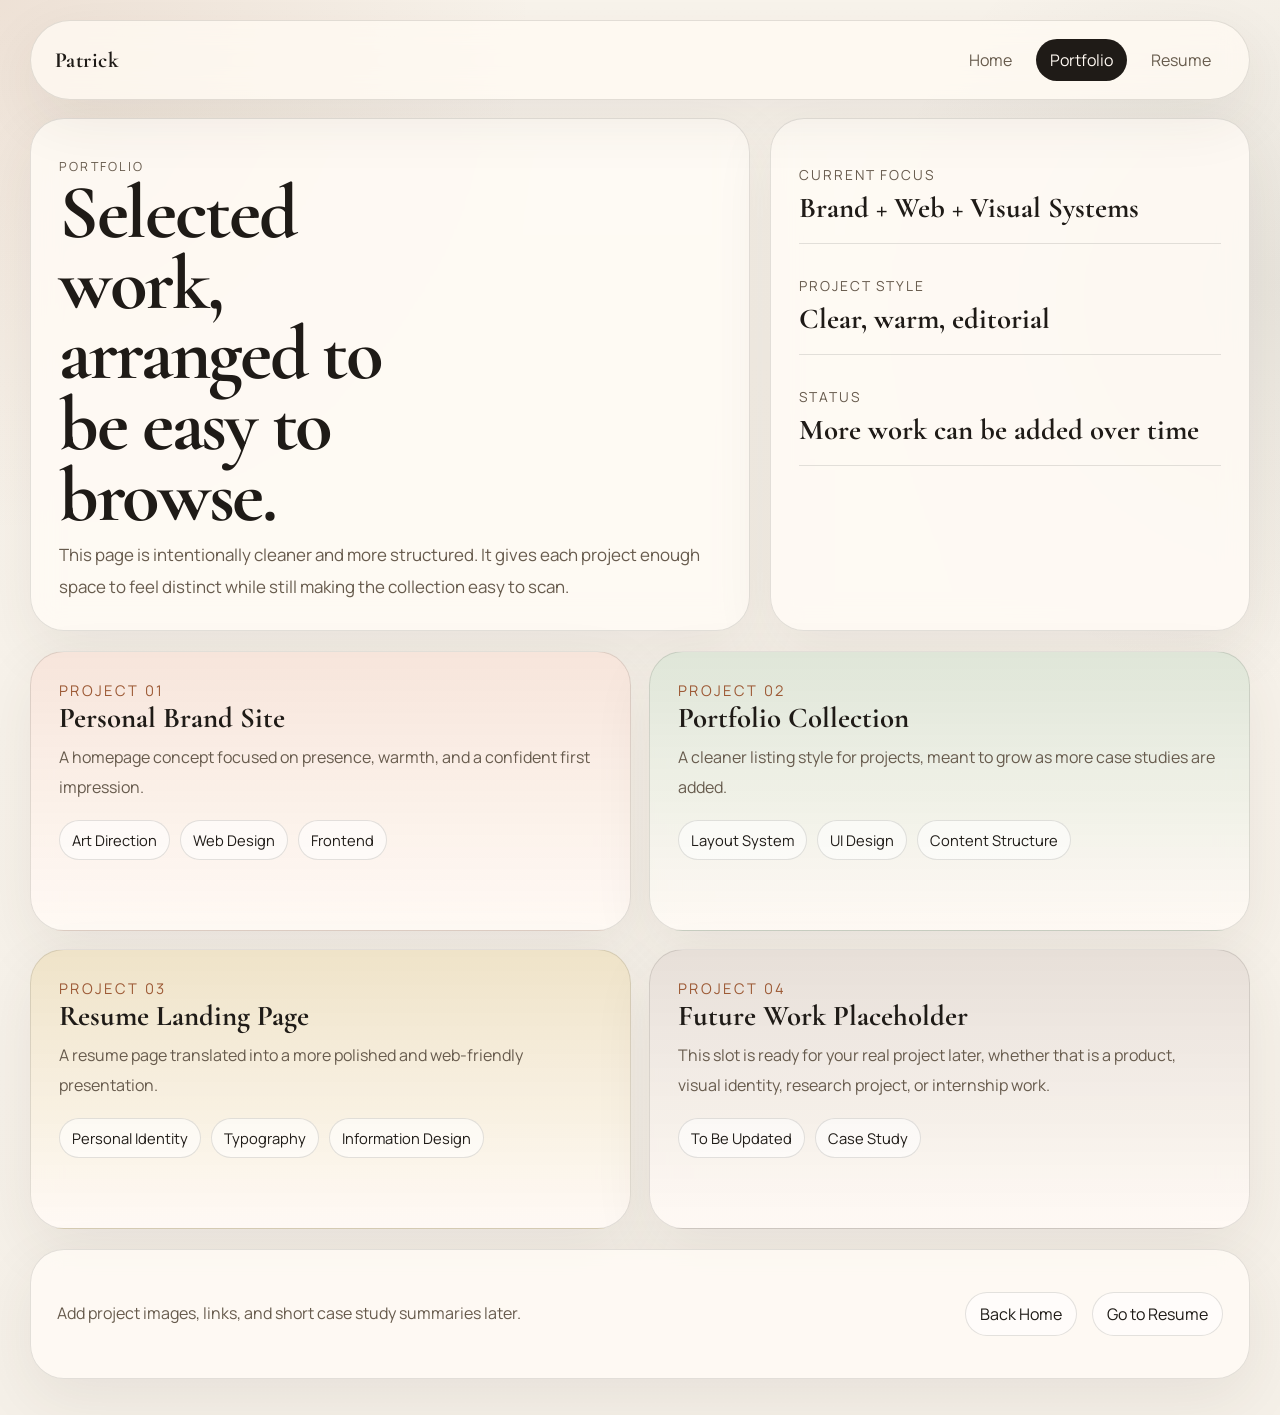
==== portfolio.html @ b4b53a34 "Initial commit" ====
<!doctype html>
<html lang="en">
  <head>
    <meta charset="UTF-8" />
    <meta name="viewport" content="width=device-width, initial-scale=1.0" />
    <title>Patrick | Portfolio</title>
    <meta
      name="description"
      content="Selected projects and case studies."
    />
    <link rel="preconnect" href="https://fonts.googleapis.com" />
    <link rel="preconnect" href="https://fonts.gstatic.com" crossorigin />
    <link
      href="https://fonts.googleapis.com/css2?family=Cormorant+Garamond:wght@500;600;700&family=Manrope:wght@400;500;600;700&display=swap"
      rel="stylesheet"
    />
    <link rel="stylesheet" href="./styles.css" />
  </head>
  <body data-page="portfolio">
    <div class="site-frame">
      <header class="site-header">
        <a class="wordmark" href="./index.html">Patrick</a>
        <nav class="site-nav" aria-label="Primary">
          <a href="./index.html">Home</a>
          <a href="./portfolio.html">Portfolio</a>
          <a href="./resume.html">Resume</a>
        </nav>
      </header>

      <main class="portfolio-layout">
        <section class="portfolio-intro">
          <div class="portfolio-card reveal">
            <p class="kicker">Portfolio</p>
            <h1>Selected work, arranged to be easy to browse.</h1>
            <p class="lead">
              This page is intentionally cleaner and more structured. It gives
              each project enough space to feel distinct while still making the
              collection easy to scan.
            </p>
          </div>

          <aside class="resume-card reveal">
            <div class="metric-stack">
              <div class="metric">
                <span class="metric-label">Current Focus</span>
                <strong class="metric-value">Brand + Web + Visual Systems</strong>
              </div>
              <div class="metric">
                <span class="metric-label">Project Style</span>
                <strong class="metric-value">Clear, warm, editorial</strong>
              </div>
              <div class="metric">
                <span class="metric-label">Status</span>
                <strong class="metric-value">More work can be added over time</strong>
              </div>
            </div>
          </aside>
        </section>

        <section class="portfolio-grid">
          <article class="portfolio-card light-peach reveal">
            <header>
              <span class="card-index">Project 01</span>
            </header>
            <h3>Personal Brand Site</h3>
            <p>
              A homepage concept focused on presence, warmth, and a confident
              first impression.
            </p>
            <div class="tag-row">
              <span>Art Direction</span>
              <span>Web Design</span>
              <span>Frontend</span>
            </div>
          </article>

          <article class="portfolio-card light-sage reveal">
            <header>
              <span class="card-index">Project 02</span>
            </header>
            <h3>Portfolio Collection</h3>
            <p>
              A cleaner listing style for projects, meant to grow as more case
              studies are added.
            </p>
            <div class="tag-row">
              <span>Layout System</span>
              <span>UI Design</span>
              <span>Content Structure</span>
            </div>
          </article>

          <article class="portfolio-card light-sand reveal">
            <header>
              <span class="card-index">Project 03</span>
            </header>
            <h3>Resume Landing Page</h3>
            <p>
              A resume page translated into a more polished and web-friendly
              presentation.
            </p>
            <div class="tag-row">
              <span>Personal Identity</span>
              <span>Typography</span>
              <span>Information Design</span>
            </div>
          </article>

          <article class="portfolio-card light-stone reveal">
            <header>
              <span class="card-index">Project 04</span>
            </header>
            <h3>Future Work Placeholder</h3>
            <p>
              This slot is ready for your real project later, whether that is a
              product, visual identity, research project, or internship work.
            </p>
            <div class="tag-row">
              <span>To Be Updated</span>
              <span>Case Study</span>
            </div>
          </article>
        </section>

        <section class="contact-strip reveal">
          <p>Add project images, links, and short case study summaries later.</p>
          <div class="contact-links">
            <a href="./index.html">Back Home</a>
            <a href="./resume.html">Go to Resume</a>
          </div>
        </section>
      </main>
    </div>

    <script src="./main.js"></script>
  </body>
</html>
---- styles.css ----
:root {
  --bg: #f5f0e8;
  --paper: rgba(255, 251, 245, 0.86);
  --paper-strong: #fffaf4;
  --ink: #1f1b17;
  --muted: #675b4d;
  --line: rgba(31, 27, 23, 0.12);
  --line-strong: rgba(31, 27, 23, 0.24);
  --accent: #9d5a36;
  --accent-soft: #ead7ca;
  --olive: #30372f;
  --shadow: 0 20px 60px rgba(60, 45, 33, 0.08);
  --radius-xl: 34px;
  --radius-lg: 24px;
  --radius-md: 18px;
  --content-width: 1220px;
}

* {
  box-sizing: border-box;
}

html {
  scroll-behavior: smooth;
}

body {
  margin: 0;
  min-height: 100vh;
  font-family: "Manrope", sans-serif;
  color: var(--ink);
  background:
    radial-gradient(circle at top left, rgba(157, 90, 54, 0.12), transparent 28%),
    radial-gradient(circle at right 20%, rgba(48, 55, 47, 0.08), transparent 24%),
    linear-gradient(180deg, #f9f4ec 0%, var(--bg) 100%);
}

a {
  color: inherit;
  text-decoration: none;
}

img {
  max-width: 100%;
  display: block;
}

.site-frame {
  width: min(var(--content-width), calc(100% - 32px));
  margin: 20px auto 36px;
}

.site-header {
  display: flex;
  justify-content: space-between;
  align-items: center;
  gap: 20px;
  padding: 18px 24px;
  border: 1px solid var(--line);
  border-radius: 999px;
  background: rgba(255, 250, 243, 0.78);
  box-shadow: var(--shadow);
  backdrop-filter: blur(14px);
  position: sticky;
  top: 12px;
  z-index: 10;
}

.wordmark,
h1,
h2,
h3,
.resume-role,
.metric-value {
  font-family: "Cormorant Garamond", serif;
}

.wordmark {
  font-size: 1.35rem;
  font-weight: 700;
  letter-spacing: 0.02em;
}

.site-nav {
  display: flex;
  flex-wrap: wrap;
  gap: 10px;
}

.site-nav a {
  padding: 10px 14px;
  border-radius: 999px;
  color: var(--muted);
  transition: background 180ms ease, color 180ms ease;
}

body[data-page="home"] .site-nav a[href="./index.html"],
body[data-page="portfolio"] .site-nav a[href="./portfolio.html"],
body[data-page="resume"] .site-nav a[href="./resume.html"] {
  background: var(--ink);
  color: #fff9f2;
}

.page-grid {
  display: grid;
  gap: 20px;
  margin-top: 18px;
}

.home-grid {
  grid-template-columns: 1.45fr 0.85fr;
  align-items: start;
}

.home-simple {
  grid-template-columns: minmax(420px, 0.95fr) minmax(420px, 1.05fr);
  min-height: calc(100vh - 150px);
  align-items: stretch;
}

.home-page {
  display: grid;
  gap: 70px;
  margin-top: 72px;
}

.home-intro {
  display: grid;
  grid-template-columns: minmax(320px, 0.9fr) minmax(480px, 1.1fr);
  gap: 76px;
  align-items: center;
  min-height: calc(100vh - 190px);
}

.intro-identity {
  display: grid;
  justify-items: center;
  text-align: center;
}

.portrait-ring {
  --portrait-size: min(430px, 32vw);
  width: var(--portrait-size);
  height: var(--portrait-size);
  min-width: 280px;
  min-height: 280px;
  padding: 8px;
  border-radius: 50%;
  background: var(--accent-soft);
  border: 3px solid var(--accent);
  box-shadow: 0 22px 60px rgba(60, 45, 33, 0.12);
}

.portrait-ring .portrait-placeholder,
.portrait-ring .portrait-photo {
  width: 100%;
  height: 100%;
  min-height: 0;
  border-radius: 50%;
  overflow: hidden;
}

.portrait-ring .portrait-photo {
  display: block;
  object-fit: cover;
  object-position: 50% 0%;
}

.intro-greeting {
  margin: 34px 0 0;
  color: var(--muted);
  font-size: 2.1rem;
  line-height: 1.2;
}

.intro-identity h1 {
  max-width: none;
  margin-top: 8px;
  font-family: "Manrope", sans-serif;
  font-size: 4.7rem;
  font-weight: 700;
  line-height: 1;
  letter-spacing: 0;
}

.intro-copy {
  display: grid;
  justify-items: center;
  text-align: center;
}

.intro-copy p {
  max-width: 760px;
  margin: 0;
  color: var(--muted);
  font-size: 1.35rem;
  line-height: 1.9;
}

.intro-copy p + p {
  margin-top: 30px;
}

.intro-links {
  display: flex;
  flex-wrap: wrap;
  justify-content: center;
  gap: 18px;
  margin-top: 44px;
}

.intro-links .button {
  min-width: 170px;
}

.home-section {
  padding: 28px 0 8px;
}

.home-section-head {
  display: grid;
  gap: 8px;
  margin-bottom: 28px;
  justify-items: center;
  text-align: center;
}

.home-section-head h2 {
  max-width: 860px;
  margin: 0 auto;
  font-size: 3rem;
  line-height: 1.05;
  letter-spacing: 0;
}

.skills-grid {
  display: grid;
  grid-template-columns: repeat(2, minmax(0, 1fr));
  gap: 18px;
  max-width: 1040px;
  margin: 0 auto;
}

.skill-group {
  padding: 26px;
  border: 1px solid var(--line);
  border-radius: var(--radius-lg);
  background: var(--paper);
  box-shadow: var(--shadow);
  transform: translateY(0);
  transition:
    transform 220ms ease,
    border-color 220ms ease,
    background 220ms ease,
    box-shadow 220ms ease;
}

.skill-group:hover {
  transform: translateY(-7px);
  border-color: var(--line-strong);
  background: var(--paper-strong);
  box-shadow: 0 24px 70px rgba(60, 45, 33, 0.13);
}

.skill-group h3 {
  margin: 0;
  font-size: 2rem;
  line-height: 1.1;
  letter-spacing: 0;
}

.skill-group p,
.contact-home p {
  max-width: 760px;
  margin: 12px 0 0;
  color: var(--muted);
  line-height: 1.85;
}

.skill-list {
  display: flex;
  flex-wrap: wrap;
  gap: 10px;
  margin-top: 20px;
}

.skill-list span {
  padding: 9px 12px;
  border-radius: 999px;
  border: 1px solid var(--line);
  background: rgba(255, 255, 255, 0.56);
  color: var(--ink);
  font-size: 0.92rem;
  transition:
    border-color 220ms ease,
    background 220ms ease,
    transform 220ms ease;
}

.skill-group:hover .skill-list span {
  border-color: rgba(157, 90, 54, 0.28);
  background: rgba(255, 255, 255, 0.78);
}

.skill-group:hover .skill-list span:hover {
  transform: translateY(-2px);
}

.contact-home {
  padding-bottom: 70px;
  display: grid;
  justify-items: center;
  text-align: center;
}

.contact-home p {
  margin-left: auto;
  margin-right: auto;
}

.contact-home .contact-links {
  justify-content: center;
  margin-top: 22px;
}

.hero-panel,
.profile-panel,
.section-card,
.portfolio-card,
.resume-card,
.resume-section,
.experience-item,
.contact-strip {
  border: 1px solid var(--line);
  border-radius: var(--radius-xl);
  background: var(--paper);
  box-shadow: var(--shadow);
  backdrop-filter: blur(14px);
}

.hero-panel {
  padding: 38px 36px 40px;
  min-height: 500px;
  display: flex;
  flex-direction: column;
  justify-content: center;
}

.home-copy {
  min-height: 620px;
}

.photo-panel {
  padding: 30px;
  border: 1px solid var(--line);
  border-radius: var(--radius-xl);
  background: linear-gradient(180deg, rgba(234, 215, 202, 0.72), rgba(255, 250, 245, 0.92));
  box-shadow: var(--shadow);
  backdrop-filter: blur(14px);
}

.portrait-frame {
  height: 100%;
  min-height: 620px;
  border-radius: 28px;
  padding: 18px;
  background: rgba(255, 255, 255, 0.35);
  border: 1px solid rgba(31, 27, 23, 0.08);
}

.portrait-placeholder {
  height: 100%;
  min-height: 580px;
  border-radius: 22px;
  display: grid;
  place-items: center;
  background:
    radial-gradient(circle at 50% 28%, rgba(255, 255, 255, 0.85), transparent 14%),
    radial-gradient(circle at 50% 46%, rgba(255, 255, 255, 0.72), transparent 24%),
    linear-gradient(180deg, #c8b7aa 0%, #a48c7c 100%);
  color: rgba(255, 250, 245, 0.88);
  font-family: "Cormorant Garamond", serif;
  font-size: 2rem;
  letter-spacing: 0.04em;
}

.profile-panel {
  padding: 28px;
  background: linear-gradient(180deg, #2f352e 0%, #44473b 100%);
  color: #f8efe4;
}

.panel-label,
.kicker {
  margin: 0 0 12px;
  color: var(--accent);
  text-transform: uppercase;
  letter-spacing: 0.18em;
  font-size: 0.78rem;
}

.profile-panel .panel-label {
  color: rgba(248, 239, 228, 0.68);
}

h1 {
  margin: 0;
  font-size: clamp(3.1rem, 6vw, 6rem);
  line-height: 0.92;
  letter-spacing: -0.03em;
  max-width: 9ch;
}

.lead {
  max-width: 700px;
  margin: 22px 0 0;
  font-size: 1.06rem;
  line-height: 1.9;
  color: var(--muted);
}

.hero-actions {
  display: flex;
  flex-wrap: wrap;
  gap: 12px;
  margin-top: 28px;
}

.stacked-links {
  max-width: 260px;
  flex-direction: column;
}

.stacked-links .button {
  width: 100%;
}

.button {
  display: inline-flex;
  align-items: center;
  justify-content: center;
  padding: 14px 22px;
  border-radius: 999px;
  border: 1px solid var(--line-strong);
  background: transparent;
}

.button:hover {
  transform: scale(1.1);
  transition-duration: 0.3s;
}

.button.button-dark {
  background: var(--ink);
  color: #fff9f2;
  border-color: var(--ink);
}

.profile-lines p,
.two-column-copy p,
.overview-item p,
.note-copy,
.portfolio-card p,
.experience-meta,
.resume-copy,
.contact-strip p {
  line-height: 1.85;
  color: var(--muted);
}

.profile-lines {
  display: grid;
  gap: 10px;
}

.profile-lines p {
  margin: 0;
  padding-bottom: 12px;
  border-bottom: 1px solid rgba(255, 248, 239, 0.12);
  color: rgba(248, 239, 228, 0.88);
}

.section-card {
  padding: 30px;
}

.section-head h2 {
  margin: 0;
  font-size: clamp(2rem, 4vw, 3.6rem);
  line-height: 1;
  letter-spacing: -0.03em;
}

.compact h2 {
  font-size: clamp(1.8rem, 3vw, 2.8rem);
}

.two-column-copy {
  display: grid;
  grid-template-columns: repeat(2, minmax(0, 1fr));
  gap: 22px;
  margin-top: 18px;
}

.overview-panel {
  grid-column: 1 / -1;
}

.overview-list {
  display: grid;
  grid-template-columns: repeat(3, minmax(0, 1fr));
  gap: 16px;
  margin-top: 24px;
}

.overview-item {
  display: grid;
  grid-template-columns: auto 1fr;
  gap: 14px;
  align-items: start;
  padding: 20px;
  border-radius: var(--radius-lg);
  border: 1px solid var(--line);
  background: rgba(255, 255, 255, 0.44);
}

.overview-item h3,
.portfolio-card h3,
.metric-value,
.resume-section h3 {
  margin: 0;
  font-size: 1.8rem;
}

.overview-item p,
.portfolio-card p {
  margin: 8px 0 0;
}

.overview-index {
  font-family: "Cormorant Garamond", serif;
  font-size: 1.8rem;
  color: var(--accent);
}

.note-panel {
  grid-column: 1 / -1;
  background: linear-gradient(135deg, rgba(234, 215, 202, 0.72), rgba(255, 250, 244, 0.9));
}

.portfolio-layout,
.resume-layout {
  display: grid;
  gap: 20px;
  margin-top: 18px;
}

.portfolio-intro,
.resume-hero {
  display: grid;
  grid-template-columns: 1.2fr 0.8fr;
  gap: 20px;
}

.portfolio-card,
.resume-card {
  padding: 28px;
}

.metric-stack {
  display: grid;
  gap: 14px;
}

.metric {
  padding: 18px 0;
  border-bottom: 1px solid var(--line);
}

.metric-label {
  display: block;
  margin-bottom: 6px;
  color: var(--muted);
  font-size: 0.86rem;
  text-transform: uppercase;
  letter-spacing: 0.14em;
}

.portfolio-grid {
  display: grid;
  grid-template-columns: repeat(2, minmax(0, 1fr));
  gap: 18px;
}

.portfolio-card {
  min-height: 280px;
}

.portfolio-card.light-peach {
  background: linear-gradient(180deg, #f7e5db 0%, rgba(255, 250, 245, 0.9) 100%);
}

.portfolio-card.light-sage {
  background: linear-gradient(180deg, #dfe6d8 0%, rgba(255, 250, 245, 0.9) 100%);
}

.portfolio-card.light-sand {
  background: linear-gradient(180deg, #efe3c8 0%, rgba(255, 250, 245, 0.92) 100%);
}

.portfolio-card.light-stone {
  background: linear-gradient(180deg, #e7dfd8 0%, rgba(255, 250, 245, 0.92) 100%);
}

.portfolio-card header,
.experience-head {
  display: flex;
  justify-content: space-between;
  gap: 16px;
  align-items: start;
}

.card-index {
  color: var(--accent);
  font-size: 0.92rem;
  letter-spacing: 0.16em;
  text-transform: uppercase;
}

.tag-row,
.skill-row {
  display: flex;
  flex-wrap: wrap;
  gap: 10px;
  margin-top: 18px;
}

.tag-row span,
.skill-row span {
  padding: 9px 12px;
  border-radius: 999px;
  border: 1px solid var(--line);
  background: rgba(255, 255, 255, 0.56);
  font-size: 0.92rem;
}

.resume-layout {
  grid-template-columns: 0.82fr 1.18fr;
  align-items: start;
}

.resume-page {
  display: block;
  margin-top: 18px;
}

.resume-viewer {
  max-width: 980px;
  margin: 0 auto;
  padding: 18px 0 0;
  border: 0;
  border-radius: 0;
  background: transparent;
  box-shadow: none;
  backdrop-filter: none;
}

.resume-viewer-head {
  display: flex;
  justify-content: space-between;
  align-items: end;
  gap: 16px;
  margin-bottom: 20px;
}

.resume-viewer-head h2 {
  margin: 0;
  font-size: clamp(2.2rem, 4vw, 3.4rem);
  line-height: 1;
}

.pdf-shell {
  padding: 0;
  border-radius: 12px;
  background: transparent;
  border: 0;
}

.pdf-frame,
.resume-image {
  width: 100%;
  border: 1px solid var(--line);
  border-radius: 10px;
  background: #ffffff;
  box-shadow: 0 12px 34px rgba(60, 45, 33, 0.08);
}

.pdf-frame {
  height: 980px;
}

.resume-image {
  display: block;
  height: auto;
}

.resume-section {
  padding: 28px;
}

.resume-role {
  margin: 0;
  font-size: 2.1rem;
}

.resume-copy {
  margin: 14px 0 0;
}

.resume-block {
  margin-top: 24px;
}

.resume-block:first-of-type {
  margin-top: 0;
}

.resume-block h4 {
  margin: 0 0 10px;
  font-size: 0.88rem;
  letter-spacing: 0.16em;
  text-transform: uppercase;
  color: var(--accent);
}

.resume-block p {
  margin: 0;
  line-height: 1.8;
  color: var(--muted);
}

.experience-list {
  display: grid;
  gap: 16px;
}

.experience-item {
  padding: 24px;
}

.experience-item h3 {
  margin: 0;
  font-size: 1.7rem;
}

.experience-meta {
  margin: 12px 0 0;
}

.contact-strip {
  padding: 22px 26px;
  display: flex;
  justify-content: space-between;
  align-items: center;
  gap: 16px;
}

.contact-links {
  padding: 20px 0;
  display: flex;
  flex-wrap: wrap;
  gap: 15px;
}

.contact-links a {
  padding: 10px 14px;
  border-radius: 999px;
  border: 1px solid var(--line);
  background: rgba(255, 255, 255, 0.5);
}

.contact-links a:hover {
  transform: scale(1.1);
  transition-duration: 0.3s;
}

.reveal {
  opacity: 0;
  transform: translateY(24px);
  transition: opacity 500ms ease, transform 500ms ease;
}

.reveal.is-visible {
  opacity: 1;
  transform: translateY(0);
}

@media (max-width: 980px) {
  .home-grid,
  .home-simple,
  .home-intro,
  .portfolio-intro,
  .resume-layout,
  .resume-hero,
  .overview-list,
  .portfolio-grid,
  .skills-grid,
  .two-column-copy {
    grid-template-columns: 1fr;
  }

  h1 {
    max-width: 100%;
  }

  .portrait-frame,
  .photo-panel,
  .home-copy {
    min-height: auto;
  }

  .portrait-placeholder {
    min-height: 420px;
  }

  .pdf-frame {
    height: 760px;
  }

  .home-page {
    margin-top: 44px;
    gap: 56px;
  }

  .home-intro {
    min-height: auto;
    gap: 42px;
  }

  .intro-copy p {
    font-size: 1.15rem;
  }

  .intro-identity h1 {
    font-size: 3.8rem;
  }
}

@media (max-width: 640px) {
  .site-frame {
    width: min(calc(100% - 18px), var(--content-width));
    margin-top: 10px;
  }

  .site-header,
  .contact-strip {
    flex-direction: column;
    align-items: flex-start;
    border-radius: 28px;
  }

  .hero-panel,
  .photo-panel,
  .profile-panel,
  .section-card,
  .portfolio-card,
  .resume-card,
  .resume-section,
  .experience-item {
    padding: 22px;
  }

  .site-nav {
    width: 100%;
  }

  .resume-viewer-head {
    flex-direction: column;
    align-items: flex-start;
  }

  .pdf-shell {
    padding: 0;
  }

  .pdf-frame {
    height: 620px;
  }

  .home-page {
    margin-top: 32px;
    gap: 44px;
  }

  .portrait-ring {
    --portrait-size: min(300px, 78vw);
    min-width: 0;
    min-height: 0;
  }

  .intro-greeting {
    font-size: 1.55rem;
  }

  .intro-identity h1 {
    font-size: 2.85rem;
  }

  .intro-links {
    width: 100%;
    flex-direction: column;
  }

  .intro-links .button {
    width: 100%;
  }

  .home-section-head h2 {
    font-size: 2.2rem;
  }
}
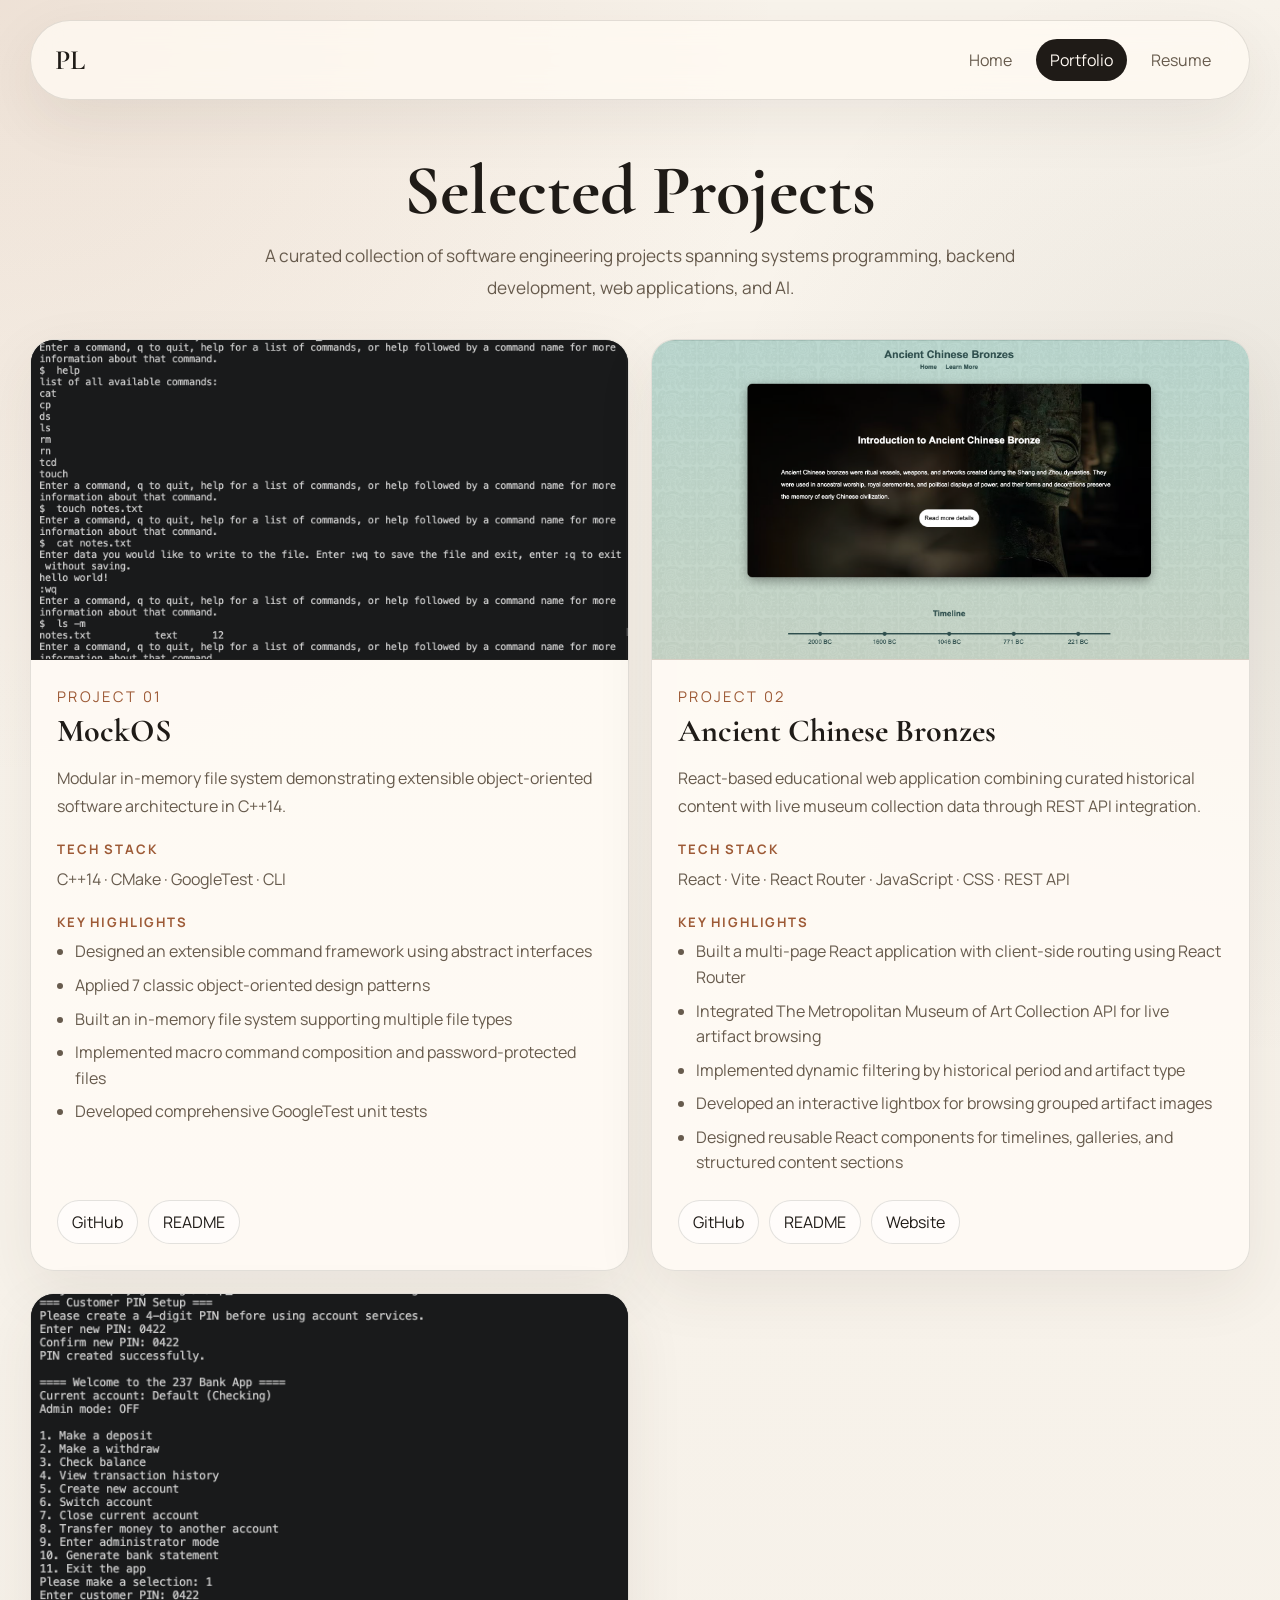
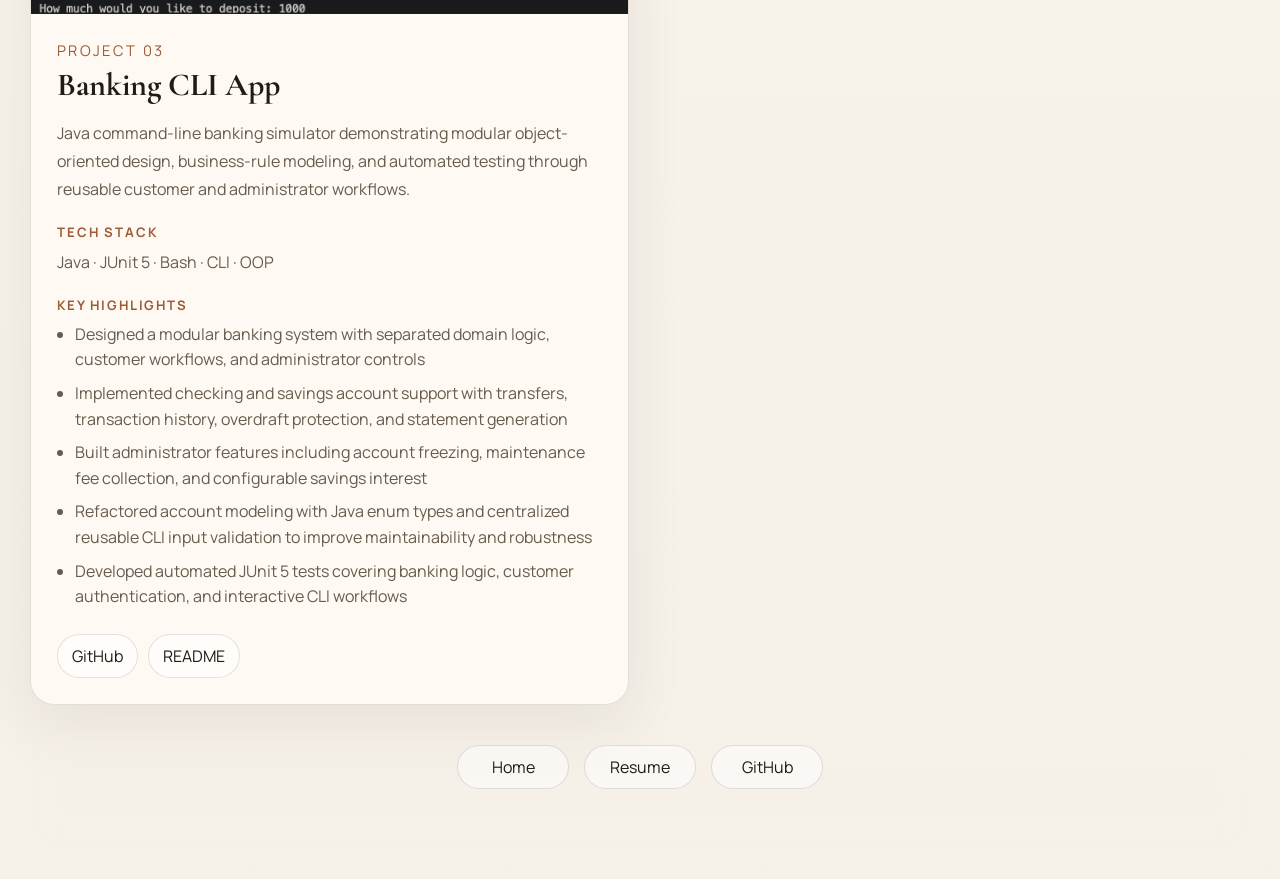
==== commit 79d819bc: "Update Portfolio and Resume Page" ====
--- a/portfolio.html
+++ b/portfolio.html
@@ -19,7 +19,7 @@
   <body data-page="portfolio">
     <div class="site-frame">
       <header class="site-header">
-        <a class="wordmark" href="./index.html">Patrick</a>
+        <a class="wordmark" href="./index.html">PL</a>
         <nav class="site-nav" aria-label="Primary">
           <a href="./index.html">Home</a>
           <a href="./portfolio.html">Portfolio</a>
@@ -28,105 +28,129 @@
       </header>
 
       <main class="portfolio-layout">
-        <section class="portfolio-intro">
-          <div class="portfolio-card reveal">
-            <p class="kicker">Portfolio</p>
-            <h1>Selected work, arranged to be easy to browse.</h1>
-            <p class="lead">
-              This page is intentionally cleaner and more structured. It gives
-              each project enough space to feel distinct while still making the
-              collection easy to scan.
-            </p>
-          </div>
-
-          <aside class="resume-card reveal">
-            <div class="metric-stack">
-              <div class="metric">
-                <span class="metric-label">Current Focus</span>
-                <strong class="metric-value">Brand + Web + Visual Systems</strong>
-              </div>
-              <div class="metric">
-                <span class="metric-label">Project Style</span>
-                <strong class="metric-value">Clear, warm, editorial</strong>
-              </div>
-              <div class="metric">
-                <span class="metric-label">Status</span>
-                <strong class="metric-value">More work can be added over time</strong>
-              </div>
-            </div>
-          </aside>
+        <section class="portfolio-heading reveal">
+          <h1>Selected Projects</h1>
+          <p>
+            A curated collection of software engineering projects spanning
+            systems programming, backend development, web applications, and AI.
+          </p>
         </section>
 
         <section class="portfolio-grid">
-          <article class="portfolio-card light-peach reveal">
-            <header>
-              <span class="card-index">Project 01</span>
-            </header>
-            <h3>Personal Brand Site</h3>
-            <p>
-              A homepage concept focused on presence, warmth, and a confident
-              first impression.
-            </p>
-            <div class="tag-row">
-              <span>Art Direction</span>
-              <span>Web Design</span>
-              <span>Frontend</span>
+          <article class="project-card reveal">
+            <div class="project-media terminal-media">
+              <img src="./mockos-preview.png" alt="MockOS command line demo" />
+            </div>
+            <div class="project-body">
+              <div class="project-heading">
+                <span class="card-index">Project 01</span>
+                <h3>MockOS</h3>
+              </div>
+              <p class="project-summary">
+                Modular in-memory file system demonstrating extensible
+                object-oriented software architecture in C++14.
+              </p>
+
+              <div class="project-section">
+                <h4>Tech Stack</h4>
+                <p>C++14 · CMake · GoogleTest · CLI</p>
+              </div>
+
+              <div class="project-section">
+                <h4>Key Highlights</h4>
+                <ul class="highlight-list">
+                  <li>Designed an extensible command framework using abstract interfaces</li>
+                  <li>Applied 7 classic object-oriented design patterns</li>
+                  <li>Built an in-memory file system supporting multiple file types</li>
+                  <li>Implemented macro command composition and password-protected files</li>
+                  <li>Developed comprehensive GoogleTest unit tests</li>
+                </ul>
+              </div>
+
+              <div class="project-links">
+                <a href="https://github.com/lslpatrick/mockos-cpp" target="_blank" rel="noreferrer">GitHub</a>
+                <a href="https://github.com/lslpatrick/mockos-cpp#readme" target="_blank" rel="noreferrer">README</a>
+              </div>
             </div>
           </article>
 
-          <article class="portfolio-card light-sage reveal">
-            <header>
-              <span class="card-index">Project 02</span>
-            </header>
-            <h3>Portfolio Collection</h3>
-            <p>
-              A cleaner listing style for projects, meant to grow as more case
-              studies are added.
-            </p>
-            <div class="tag-row">
-              <span>Layout System</span>
-              <span>UI Design</span>
-              <span>Content Structure</span>
+          <article class="project-card reveal">
+            <div class="project-media">
+              <img src="./bronzes-preview.png" alt="Ancient Chinese Bronzes web application preview" />
+            </div>
+            <div class="project-body">
+              <div class="project-heading">
+                <span class="card-index">Project 02</span>
+                <h3>Ancient Chinese Bronzes</h3>
+              </div>
+              <p class="project-summary">
+                React-based educational web application combining curated
+                historical content with live museum collection data through REST
+                API integration.
+              </p>
+              <div class="project-section">
+                <h4>Tech Stack</h4>
+                <p>React · Vite · React Router · JavaScript · CSS · REST API</p>
+              </div>
+              <div class="project-section">
+                <h4>Key Highlights</h4>
+                <ul class="highlight-list">
+                  <li>Built a multi-page React application with client-side routing using React Router</li>
+                  <li>Integrated The Metropolitan Museum of Art Collection API for live artifact browsing</li>
+                  <li>Implemented dynamic filtering by historical period and artifact type</li>
+                  <li>Developed an interactive lightbox for browsing grouped artifact images</li>
+                  <li>Designed reusable React components for timelines, galleries, and structured content sections</li>
+                </ul>
+              </div>
+              <div class="project-links">
+                <a href="https://github.com/lslpatrick/ancient-chinese-bronzes" target="_blank" rel="noreferrer">GitHub</a>
+                <a href="https://github.com/lslpatrick/ancient-chinese-bronzes#readme" target="_blank" rel="noreferrer">README</a>
+                <a href="https://lslpatrick.github.io/ancient-chinese-bronzes/" target="_blank" rel="noreferrer">Website</a>
+              </div>
             </div>
           </article>
 
-          <article class="portfolio-card light-sand reveal">
-            <header>
-              <span class="card-index">Project 03</span>
-            </header>
-            <h3>Resume Landing Page</h3>
-            <p>
-              A resume page translated into a more polished and web-friendly
-              presentation.
-            </p>
-            <div class="tag-row">
-              <span>Personal Identity</span>
-              <span>Typography</span>
-              <span>Information Design</span>
+          <article class="project-card reveal">
+            <div class="project-media terminal-media">
+              <img src="./banking-preview.png" alt="Banking CLI App command line demo" />
             </div>
-          </article>
-
-          <article class="portfolio-card light-stone reveal">
-            <header>
-              <span class="card-index">Project 04</span>
-            </header>
-            <h3>Future Work Placeholder</h3>
-            <p>
-              This slot is ready for your real project later, whether that is a
-              product, visual identity, research project, or internship work.
-            </p>
-            <div class="tag-row">
-              <span>To Be Updated</span>
-              <span>Case Study</span>
+            <div class="project-body">
+              <div class="project-heading">
+                <span class="card-index">Project 03</span>
+                <h3>Banking CLI App</h3>
+              </div>
+              <p class="project-summary">
+                Java command-line banking simulator demonstrating modular
+                object-oriented design, business-rule modeling, and automated
+                testing through reusable customer and administrator workflows.
+              </p>
+              <div class="project-section">
+                <h4>Tech Stack</h4>
+                <p>Java · JUnit 5 · Bash · CLI · OOP</p>
+              </div>
+              <div class="project-section">
+                <h4>Key Highlights</h4>
+                <ul class="highlight-list">
+                  <li>Designed a modular banking system with separated domain logic, customer workflows, and administrator controls</li>
+                  <li>Implemented checking and savings account support with transfers, transaction history, overdraft protection, and statement generation</li>
+                  <li>Built administrator features including account freezing, maintenance fee collection, and configurable savings interest</li>
+                  <li>Refactored account modeling with Java enum types and centralized reusable CLI input validation to improve maintainability and robustness</li>
+                  <li>Developed automated JUnit 5 tests covering banking logic, customer authentication, and interactive CLI workflows</li>
+                </ul>
+              </div>
+              <div class="project-links">
+                <a href="https://github.com/lslpatrick/banking-cli-app" target="_blank" rel="noreferrer">GitHub</a>
+                <a href="https://github.com/lslpatrick/banking-cli-app#readme" target="_blank" rel="noreferrer">README</a>
+              </div>
             </div>
           </article>
         </section>
 
-        <section class="contact-strip reveal">
-          <p>Add project images, links, and short case study summaries later.</p>
+        <section class="contact-strip portfolio-footer reveal" aria-label="Portfolio navigation">
           <div class="contact-links">
-            <a href="./index.html">Back Home</a>
-            <a href="./resume.html">Go to Resume</a>
+            <a href="./index.html">Home</a>
+            <a href="./resume.html">Resume</a>
+            <a href="https://github.com/lslpatrick" target="_blank" rel="noreferrer">GitHub</a>
           </div>
         </section>
       </main>
--- a/styles.css
+++ b/styles.css
@@ -66,7 +66,6 @@
   z-index: 10;
 }
 
-.wordmark,
 h1,
 h2,
 h3,
@@ -76,9 +75,11 @@
 }
 
 .wordmark {
-  font-size: 1.35rem;
-  font-weight: 700;
-  letter-spacing: 0.02em;
+  font-family: "Cormorant Garamond", serif;
+  font-size: 1.75rem;
+  font-weight: 600;
+  letter-spacing: 0;
+  text-transform: none;
 }
 
 .site-nav {
@@ -551,8 +552,32 @@
 .portfolio-layout,
 .resume-layout {
   display: grid;
-  gap: 20px;
-  margin-top: 18px;
+  gap: 28px;
+  margin-top: 42px;
+}
+
+.portfolio-heading {
+  display: grid;
+  justify-items: center;
+  text-align: center;
+  gap: 14px;
+  padding: 14px 0 8px;
+}
+
+.portfolio-heading h1 {
+  max-width: none;
+  margin: 0;
+  font-size: 4.4rem;
+  line-height: 1;
+  letter-spacing: 0;
+}
+
+.portfolio-heading p {
+  max-width: 820px;
+  margin: 0;
+  color: var(--muted);
+  font-size: 1.08rem;
+  line-height: 1.8;
 }
 
 .portfolio-intro,
@@ -589,27 +614,158 @@
 .portfolio-grid {
   display: grid;
   grid-template-columns: repeat(2, minmax(0, 1fr));
-  gap: 18px;
+  gap: 22px;
+  align-items: stretch;
 }
 
 .portfolio-card {
   min-height: 280px;
 }
 
-.portfolio-card.light-peach {
-  background: linear-gradient(180deg, #f7e5db 0%, rgba(255, 250, 245, 0.9) 100%);
-}
-
-.portfolio-card.light-sage {
-  background: linear-gradient(180deg, #dfe6d8 0%, rgba(255, 250, 245, 0.9) 100%);
-}
-
-.portfolio-card.light-sand {
-  background: linear-gradient(180deg, #efe3c8 0%, rgba(255, 250, 245, 0.92) 100%);
-}
-
-.portfolio-card.light-stone {
-  background: linear-gradient(180deg, #e7dfd8 0%, rgba(255, 250, 245, 0.92) 100%);
+.project-card {
+  display: grid;
+  grid-template-rows: 320px 1fr;
+  min-height: 720px;
+  overflow: hidden;
+  border: 1px solid var(--line);
+  border-radius: var(--radius-lg);
+  background: var(--paper);
+  box-shadow: var(--shadow);
+  transform: translateY(0);
+  transition:
+    transform 220ms ease,
+    border-color 220ms ease,
+    background 220ms ease,
+    box-shadow 220ms ease;
+}
+
+.project-card:hover {
+  transform: translateY(-7px);
+  border-color: var(--line-strong);
+  background: var(--paper-strong);
+  box-shadow: 0 24px 70px rgba(60, 45, 33, 0.13);
+}
+
+.project-media {
+  min-width: 0;
+  overflow: hidden;
+  border-bottom: 1px solid var(--line);
+  background: #f1e7dc;
+}
+
+.project-media img {
+  width: 100%;
+  height: 100%;
+  object-fit: cover;
+  object-position: left top;
+  transition: transform 260ms ease;
+}
+
+.project-card:hover .project-media img {
+  transform: scale(1.025);
+}
+
+.terminal-media {
+  background: #1f1f1f;
+}
+
+.placeholder-media {
+  display: grid;
+  place-items: center;
+  color: var(--muted);
+  font-size: 0.9rem;
+  letter-spacing: 0;
+  background:
+    linear-gradient(135deg, rgba(255, 255, 255, 0.5), transparent 52%),
+    #f7e5db;
+}
+
+.placeholder-media.alt-one {
+  background:
+    linear-gradient(135deg, rgba(255, 255, 255, 0.48), transparent 52%),
+    #dfe6d8;
+}
+
+.placeholder-media.alt-two {
+  background:
+    linear-gradient(135deg, rgba(255, 255, 255, 0.48), transparent 52%),
+    #efe3c8;
+}
+
+.project-body {
+  display: flex;
+  flex-direction: column;
+  padding: 26px;
+}
+
+.project-heading {
+  display: grid;
+  gap: 8px;
+}
+
+.project-heading h3 {
+  margin: 0;
+  font-size: 2rem;
+  line-height: 1.08;
+  letter-spacing: 0;
+}
+
+.project-summary {
+  margin: 16px 0 0;
+  color: var(--muted);
+  line-height: 1.75;
+}
+
+.project-section {
+  margin-top: 20px;
+}
+
+.project-section h4 {
+  margin: 0 0 8px;
+  color: var(--accent);
+  font-size: 0.82rem;
+  text-transform: uppercase;
+  letter-spacing: 0.14em;
+}
+
+.project-section p {
+  margin: 0;
+  color: var(--muted);
+  line-height: 1.7;
+}
+
+.highlight-list {
+  display: grid;
+  gap: 8px;
+  margin: 0;
+  padding-left: 18px;
+  color: var(--muted);
+  line-height: 1.6;
+}
+
+.project-links {
+  display: flex;
+  flex-wrap: wrap;
+  gap: 10px;
+  margin-top: auto;
+  padding-top: 24px;
+}
+
+.project-links a {
+  padding: 10px 14px;
+  border-radius: 999px;
+  border: 1px solid var(--line);
+  background: rgba(255, 255, 255, 0.56);
+  transition:
+    border-color 220ms ease,
+    background 220ms ease,
+    transform 220ms ease;
+}
+
+.project-links a:hover {
+  transform: translateY(-2px);
+  border-color: rgba(157, 90, 54, 0.3);
+  background: rgba(255, 255, 255, 0.82);
 }
 
 .portfolio-card header,
@@ -679,6 +835,196 @@
   line-height: 1;
 }
 
+.career-timeline {
+  display: grid;
+  grid-template-columns: 0.9fr 1.1fr;
+  gap: 18px;
+  margin: 24px 0 30px;
+}
+
+.timeline-tabs {
+  position: relative;
+  display: grid;
+  gap: 12px;
+  --timeline-axis: 10px;
+  padding-left: 34px;
+}
+
+.timeline-tabs::before {
+  content: "";
+  position: absolute;
+  left: var(--timeline-axis);
+  top: 10px;
+  bottom: 10px;
+  width: 1px;
+  background: var(--line-strong);
+}
+
+.timeline-tab {
+  position: relative;
+  display: grid;
+  gap: 5px;
+  width: 100%;
+  padding: 16px 17px;
+  border: 1px solid var(--line);
+  border-radius: 16px;
+  background: rgba(255, 251, 245, 0.72);
+  color: var(--ink);
+  font: inherit;
+  text-align: left;
+  cursor: pointer;
+  box-shadow: 0 8px 22px rgba(60, 45, 33, 0.05);
+  transform: translateY(0);
+  transition:
+    transform 200ms ease,
+    border-color 200ms ease,
+    background 200ms ease,
+    box-shadow 200ms ease;
+}
+
+.timeline-tab::before {
+  content: "";
+  position: absolute;
+  left: calc(-34px + var(--timeline-axis));
+  top: 24px;
+  width: 9px;
+  height: 9px;
+  border-radius: 50%;
+  background: var(--bg);
+  border: 2px solid var(--accent);
+  transform: translateX(-50%);
+  transition:
+    width 200ms ease,
+    height 200ms ease,
+    top 200ms ease,
+    left 200ms ease,
+    background 200ms ease,
+    box-shadow 200ms ease,
+    transform 200ms ease;
+}
+
+.timeline-tab span {
+  color: var(--accent);
+  font-size: 0.78rem;
+  text-transform: uppercase;
+  letter-spacing: 0.12em;
+}
+
+.timeline-tab strong {
+  font-size: 1rem;
+  line-height: 1.2;
+}
+
+.timeline-tab small {
+  color: var(--muted);
+  font-size: 0.86rem;
+  line-height: 1.35;
+}
+
+.timeline-tab:hover,
+.timeline-tab.is-active {
+  transform: translateY(-3px);
+  border-color: var(--line-strong);
+  background: var(--paper-strong);
+  box-shadow: 0 16px 38px rgba(60, 45, 33, 0.1);
+}
+
+.timeline-tab.is-active::before {
+  top: 21px;
+  left: calc(-34px + var(--timeline-axis));
+  width: 15px;
+  height: 15px;
+  background: var(--accent);
+  box-shadow: 0 0 0 5px rgba(157, 90, 54, 0.12);
+  animation: timelinePulse 260ms ease;
+}
+
+.timeline-detail {
+  min-height: 270px;
+  padding: 24px;
+  border: 1px solid var(--line);
+  border-radius: var(--radius-lg);
+  background: var(--paper);
+  box-shadow: var(--shadow);
+}
+
+.timeline-panel {
+  display: none;
+  animation: timelineFade 220ms ease;
+}
+
+.timeline-panel.is-active {
+  display: block;
+}
+
+.timeline-location {
+  margin: 0 0 10px;
+  color: var(--accent);
+  font-size: 0.84rem;
+  text-transform: uppercase;
+  letter-spacing: 0.12em;
+}
+
+.timeline-panel h3 {
+  margin: 0;
+  font-size: 2rem;
+  line-height: 1.08;
+  letter-spacing: 0;
+}
+
+.timeline-role {
+  margin: 8px 0 0;
+  color: var(--ink);
+  font-weight: 700;
+}
+
+.timeline-panel p:not(.timeline-location):not(.timeline-role) {
+  margin: 14px 0 0;
+  color: var(--muted);
+  line-height: 1.8;
+}
+
+.timeline-tags {
+  display: flex;
+  flex-wrap: wrap;
+  gap: 10px;
+  margin-top: 20px;
+}
+
+.timeline-tags span {
+  padding: 9px 12px;
+  border-radius: 999px;
+  border: 1px solid var(--line);
+  background: rgba(255, 255, 255, 0.56);
+  font-size: 0.9rem;
+}
+
+@keyframes timelineFade {
+  from {
+    opacity: 0;
+    transform: translateY(8px);
+  }
+
+  to {
+    opacity: 1;
+    transform: translateY(0);
+  }
+}
+
+@keyframes timelinePulse {
+  0% {
+    transform: translateX(-50%) scale(0.72);
+  }
+
+  70% {
+    transform: translateX(-50%) scale(1.18);
+  }
+
+  100% {
+    transform: translateX(-50%) scale(1);
+  }
+}
+
 .pdf-shell {
   padding: 0;
   border-radius: 12px;
@@ -763,6 +1109,24 @@
   justify-content: space-between;
   align-items: center;
   gap: 16px;
+}
+
+.portfolio-footer {
+  justify-content: center;
+  padding: 12px 0 54px;
+  background: transparent;
+  border: 0;
+  box-shadow: none;
+}
+
+.portfolio-footer .contact-links {
+  justify-content: center;
+  padding: 0;
+}
+
+.portfolio-footer .contact-links a {
+  min-width: 112px;
+  text-align: center;
 }
 
 .contact-links {
@@ -844,19 +1208,44 @@
   .intro-identity h1 {
     font-size: 3.8rem;
   }
+
+  .project-card {
+    grid-template-rows: 260px auto;
+    min-height: auto;
+  }
 }
 
 @media (max-width: 640px) {
   .site-frame {
-    width: min(calc(100% - 18px), var(--content-width));
+    width: min(calc(100% - 32px), var(--content-width));
     margin-top: 10px;
   }
 
-  .site-header,
+  .site-header {
+    flex-direction: column;
+    align-items: center;
+    gap: 0;
+    padding: 14px;
+    border-radius: 30px;
+  }
+
+  .wordmark {
+    display: none;
+  }
+
   .contact-strip {
     flex-direction: column;
     align-items: flex-start;
     border-radius: 28px;
+  }
+
+  .portfolio-footer {
+    align-items: center;
+  }
+
+  .portfolio-footer .contact-links {
+    width: 100%;
+    justify-content: center;
   }
 
   .hero-panel,
@@ -872,11 +1261,34 @@
 
   .site-nav {
     width: 100%;
+    display: grid;
+    grid-template-columns: repeat(3, 1fr);
+    gap: 8px;
+  }
+
+  .site-nav a {
+    padding: 10px 8px;
+    text-align: center;
+    font-size: 0.98rem;
   }
 
   .resume-viewer-head {
-    flex-direction: column;
-    align-items: flex-start;
+    flex-direction: row;
+    align-items: flex-end;
+    justify-content: space-between;
+    flex-wrap: wrap;
+  }
+
+  .resume-viewer-head .button {
+    flex: 0 0 auto;
+  }
+
+  .career-timeline {
+    grid-template-columns: 1fr;
+  }
+
+  .timeline-tabs {
+    grid-template-columns: 1fr;
   }
 
   .pdf-shell {
